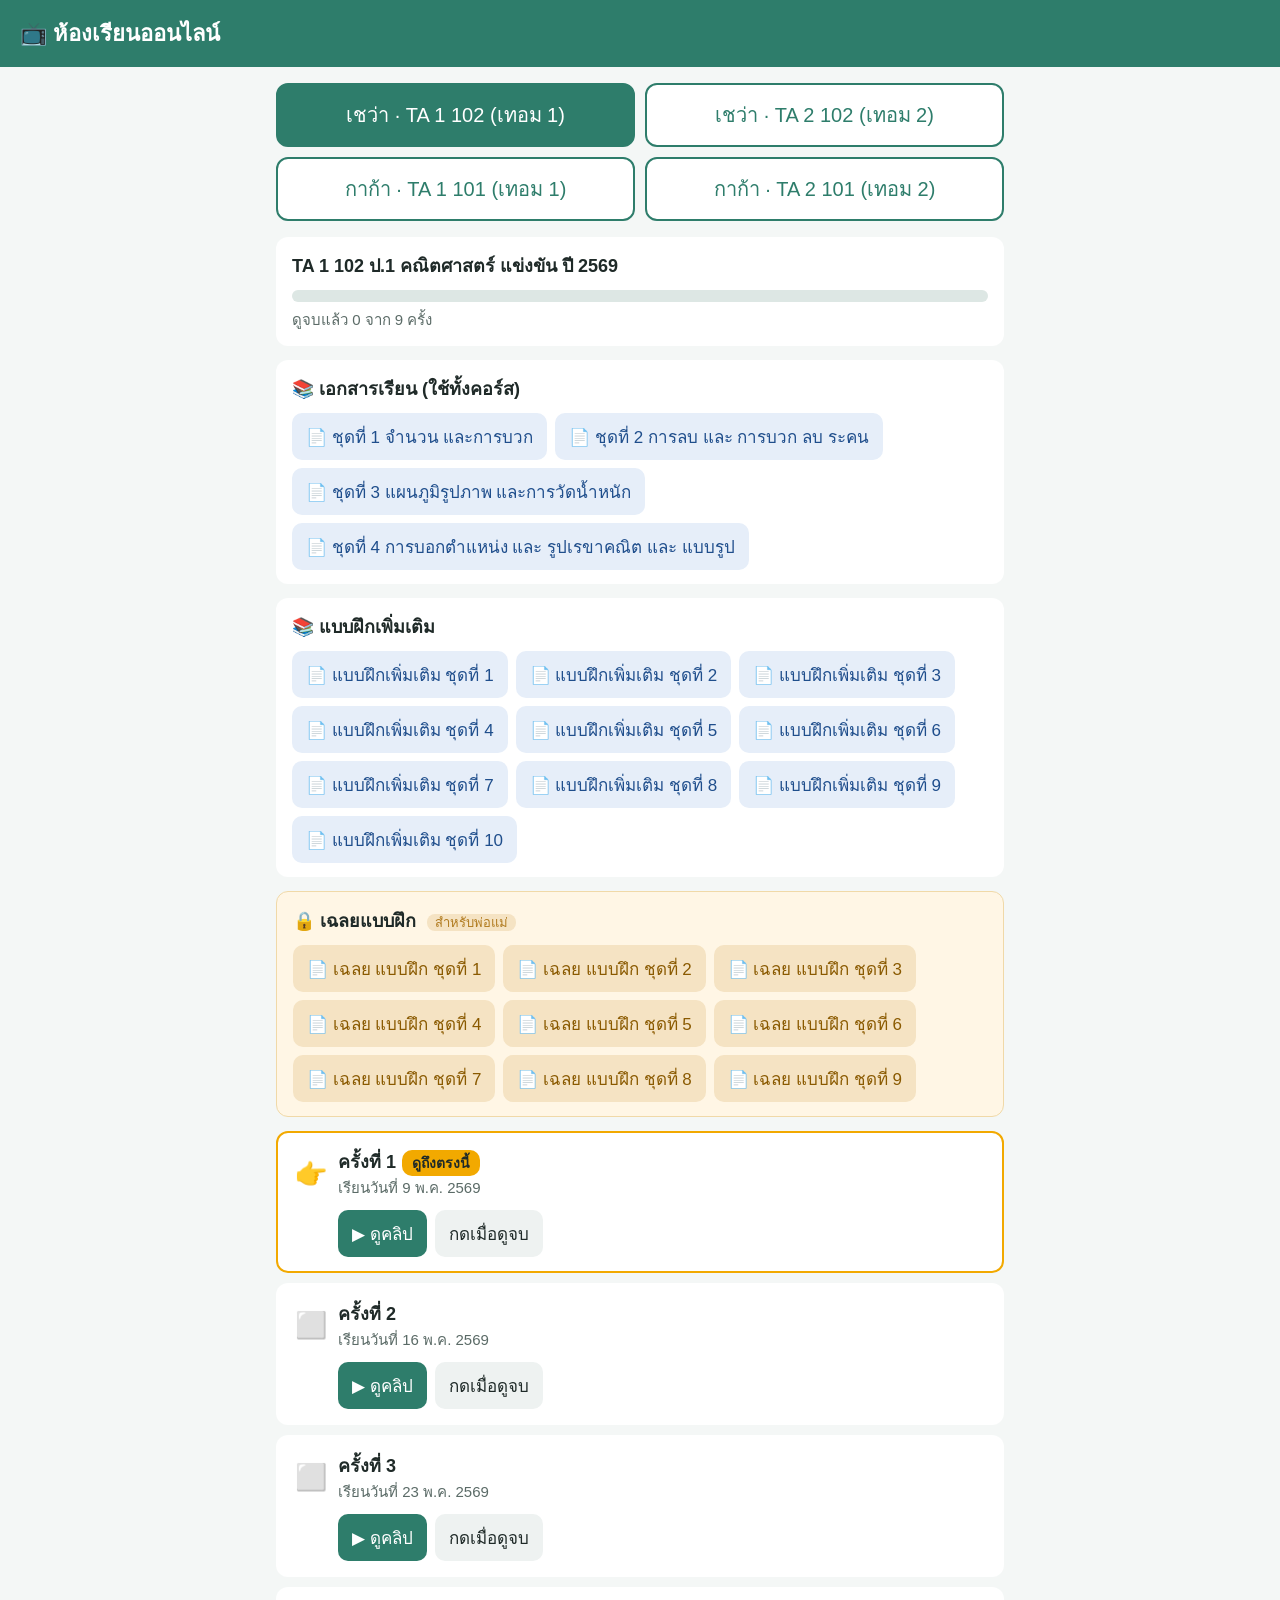
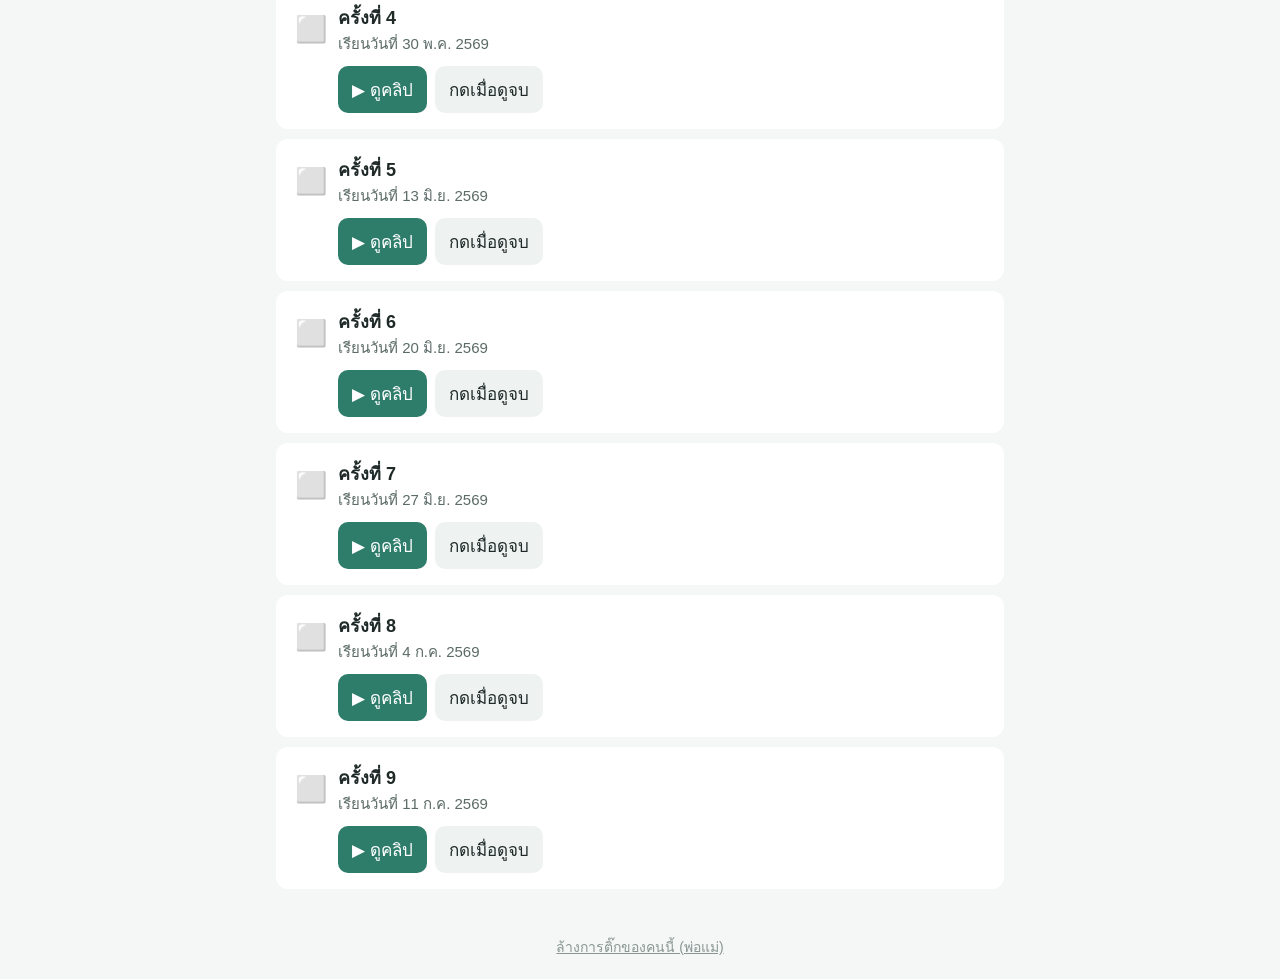
==== classroom/index.html @ 88123ccb "classroom: ห้องเรียนออนไลน์ครูต้น 4 คอร์ส (36 คลิป + 64 เอกสาร) หน้าเรียบ ไม่มีระบบเกม: รายการครั้งเ" ====
<!DOCTYPE html>
<html lang="th">
<head>
  <meta charset="UTF-8">
  <meta name="viewport" content="width=device-width, initial-scale=1.0">
  <meta name="theme-color" content="#2E7D6B">
  <title>ห้องเรียนออนไลน์ — Kaka & Sheva</title>
  <link rel="icon" href="data:image/svg+xml,<svg xmlns='http://www.w3.org/2000/svg' viewBox='0 0 100 100'><text y='.9em' font-size='90'>📺</text></svg>">
  <meta name="apple-mobile-web-app-capable" content="yes">
  <meta name="apple-mobile-web-app-title" content="ห้องเรียน">
  <style>
    * { box-sizing: border-box; }
    body { margin: 0; font-family: -apple-system, "Sarabun", "Leelawadee UI", sans-serif; background: #F4F7F6; color: #1F2A28; font-size: 18px; }
    header { background: #2E7D6B; color: #fff; padding: 16px 20px; }
    header h1 { margin: 0; font-size: 22px; }
    main { max-width: 760px; margin: 0 auto; padding: 16px; }
    .tabs { display: flex; flex-wrap: wrap; gap: 10px; margin-bottom: 16px; }
    .tabs button { flex: 1 1 40%; padding: 14px; font-size: 20px; border: 2px solid #2E7D6B; background: #fff; color: #2E7D6B; border-radius: 12px; font-family: inherit; cursor: pointer; }
    .tabs button.on { background: #2E7D6B; color: #fff; }
    .summary { background: #fff; border-radius: 12px; padding: 14px 16px; margin-bottom: 14px; }
    .summary .course { font-weight: bold; }
    .bar { height: 12px; background: #DDE7E4; border-radius: 6px; margin: 10px 0 6px; overflow: hidden; }
    .bar div { height: 100%; background: #2E7D6B; }
    .muted { color: #5B6B67; font-size: 15px; }
    .ep { background: #fff; border-radius: 12px; padding: 14px 16px; margin-bottom: 10px; border: 2px solid transparent; }
    .ep.next { border-color: #F2A900; }
    .ep.done { opacity: .65; }
    .ep .top { display: flex; align-items: center; gap: 10px; }
    .ep .icon { font-size: 26px; width: 34px; text-align: center; }
    .ep .title { font-weight: bold; }
    .tag { display: inline-block; background: #F2A900; color: #1F2A28; font-size: 14px; padding: 2px 10px; border-radius: 10px; margin-left: 6px; font-weight: bold; }
    .actions { display: flex; flex-wrap: wrap; gap: 8px; margin-top: 10px; padding-left: 44px; }
    .actions a, .actions button, .actions span { padding: 10px 14px; font-size: 17px; border-radius: 10px; border: 0; font-family: inherit; text-decoration: none; cursor: pointer; }
    .play { background: #2E7D6B; color: #fff; }
    .doc { background: #E6EEF9; color: #1F4E8C; }
    .coursedocs { background: #fff; border-radius: 12px; padding: 14px 16px; margin-bottom: 14px; }
    .cd-title { font-weight: bold; margin-bottom: 4px; }
    .coursedocs .actions { padding-left: 0; }
    .coursedocs.parent { background: #FFF6E5; border: 1px solid #F0D9A8; }
    .coursedocs.parent .doc { background: #F5E3C3; color: #8A5A00; }
    .pnote { font-size: 13px; font-weight: normal; color: #B07A1E; background: #F5E3C3; padding: 1px 8px; border-radius: 8px; margin-left: 6px; }
    .mark { background: #EEF2F1; color: #1F2A28; }
    .mark.on { background: #D5F0E3; color: #1B6B45; }
    .wait { background: #EEF2F1; color: #8A9794; }
    footer { text-align: center; padding: 20px; }
    footer button { background: none; border: 0; color: #8A9794; font-family: inherit; font-size: 14px; text-decoration: underline; cursor: pointer; }
  </style>
</head>
<body>
  <header><h1>📺 ห้องเรียนออนไลน์</h1></header>
  <main>
    <div class="tabs" id="tabs"></div>
    <div id="view"></div>
  </main>
  <footer><button id="reset">ล้างการติ๊กของคนนี้ (พ่อแม่)</button></footer>

  <script src="course-data.js"></script>
  <script>
    // ความคืบหน้าเก็บในเครื่อง (localStorage) — ผูกกับ iPad + Safari เครื่องนั้น
    var KEY = "ksl_classroom_v1";
    var state = load();

    function load() {
      try { return JSON.parse(localStorage.getItem(KEY)) || {}; } catch (e) { return {}; }
    }
    function save() { localStorage.setItem(KEY, JSON.stringify(state)); }
    function kid(child) {
      state.kids = state.kids || {};
      return state.kids[child] = state.kids[child] || { done: {}, opened: {} };
    }
    function isDone(c, ep) {
      var d = kid(c.id).done[ep.no];
      return d === undefined ? !!ep.learned : d;
    }
    function thaiTime(ts) {
      return new Date(ts).toLocaleString("th-TH", { day: "numeric", month: "short", hour: "2-digit", minute: "2-digit" });
    }
    function esc(s) {
      return String(s).replace(/[&<>"]/g, function (ch) { return { "&": "&amp;", "<": "&lt;", ">": "&gt;", '"': "&quot;" }[ch]; });
    }

    function render() {
      var c = COURSES.filter(function (x) { return x.id === state.current; })[0] || COURSES[0];
      state.current = c.id;

      document.getElementById("tabs").innerHTML = COURSES.map(function (x) {
        return '<button data-course="' + x.id + '" class="' + (x === c ? "on" : "") + '">' + esc(x.label) + "</button>";
      }).join("");

      var k = kid(c.id);
      var eps = c.episodes.slice().sort(function (a, b) { return a.no - b.no; });
      var doneCount = eps.filter(function (e) { return isDone(c, e); }).length;
      var next = eps.filter(function (e) { return !isDone(c, e); })[0];
      var last = eps.filter(function (e) { return k.opened[e.no]; })
                    .sort(function (a, b) { return k.opened[b.no] - k.opened[a.no]; })[0];

      var html = '<div class="summary"><div class="course">' + esc(c.course) + "</div>" +
        '<div class="bar"><div style="width:' + Math.round(doneCount / eps.length * 100) + '%"></div></div>' +
        '<div class="muted">ดูจบแล้ว ' + doneCount + " จาก " + eps.length + " ครั้ง" +
        (last ? " · เปิดล่าสุด: ครั้งที่ " + last.no + " (" + thaiTime(k.opened[last.no]) + ")" : "") + "</div></div>";

      var groups = c.docGroups || (c.docs && c.docs.length ? [{ title: "เอกสารเรียน (ใช้ทั้งคอร์ส)", docs: c.docs }] : []);
      groups.forEach(function (g) {
        if (!g.docs || !g.docs.length) return;
        html += '<div class="coursedocs' + (g.parent ? " parent" : "") + '"><div class="cd-title">' +
          (g.parent ? "🔒 " : "📚 ") + esc(g.title) +
          (g.parent ? ' <span class="pnote">สำหรับพ่อแม่</span>' : "") + '</div><div class="actions">';
        g.docs.forEach(function (d) {
          html += d.link
            ? '<a class="doc" href="' + esc(d.link) + '" target="_blank" rel="noopener">📄 ' + esc(d.name) + "</a>"
            : '<span class="doc wait">📄 ' + esc(d.name) + " (รอลิงก์)</span>";
        });
        html += "</div></div>";
      });

      html += eps.map(function (e) {
        var done = isDone(c, e), isNext = e === next;
        var icon = done ? "✅" : isNext ? "👉" : k.opened[e.no] ? "👀" : "⬜";
        var acts = e.link
          ? '<a class="play" href="' + esc(e.link) + '" target="_blank" rel="noopener" data-open="' + e.no + '">▶ ดูคลิป</a>'
          : '<span class="wait">⏳ รอลิงก์</span>';
        (e.docs || []).forEach(function (d) {
          acts += d.link
            ? '<a class="doc" href="' + esc(d.link) + '" target="_blank" rel="noopener">📄 ' + esc(d.name) + "</a>"
            : '<span class="doc wait">📄 ' + esc(d.name) + " (รอลิงก์)</span>";
        });
        acts += '<button class="mark' + (done ? " on" : "") + '" data-mark="' + e.no + '">' + (done ? "✔ ดูจบแล้ว" : "กดเมื่อดูจบ") + "</button>";
        return '<div class="ep' + (done ? " done" : "") + (isNext ? " next" : "") + '">' +
          '<div class="top"><span class="icon">' + icon + "</span><div>" +
          '<div class="title">ครั้งที่ ' + e.no + (isNext ? '<span class="tag">ดูถึงตรงนี้</span>' : "") + "</div>" +
          '<div class="muted">เรียนวันที่ ' + esc(e.date) + (e.learned ? " · เรียนสดแล้ว" : "") + "</div></div></div>" +
          '<div class="actions">' + acts + "</div></div>";
      }).join("");

      document.getElementById("view").innerHTML = html;
      save();
    }

    document.addEventListener("click", function (ev) {
      var t = ev.target.closest("[data-course],[data-open],[data-mark]");
      if (!t) return;
      var c = COURSES.filter(function (x) { return x.id === state.current; })[0];
      if (t.dataset.course) { state.current = t.dataset.course; }
      else if (t.dataset.open) { kid(c.id).opened[t.dataset.open] = Date.now(); }  // ลิงก์เปิดต่อเอง ไม่ preventDefault
      else if (t.dataset.mark) {
        var ep = c.episodes.filter(function (e) { return String(e.no) === t.dataset.mark; })[0];
        kid(c.id).done[ep.no] = !isDone(c, ep);
      }
      render();
    });

    document.getElementById("reset").addEventListener("click", function () {
      if (confirm("ล้างการติ๊กดูจบ/เปิดล่าสุด ของคนนี้ทั้งหมด?")) {
        state.kids[state.current] = { done: {}, opened: {} };
        render();
      }
    });

    render();
  </script>
</body>
</html>
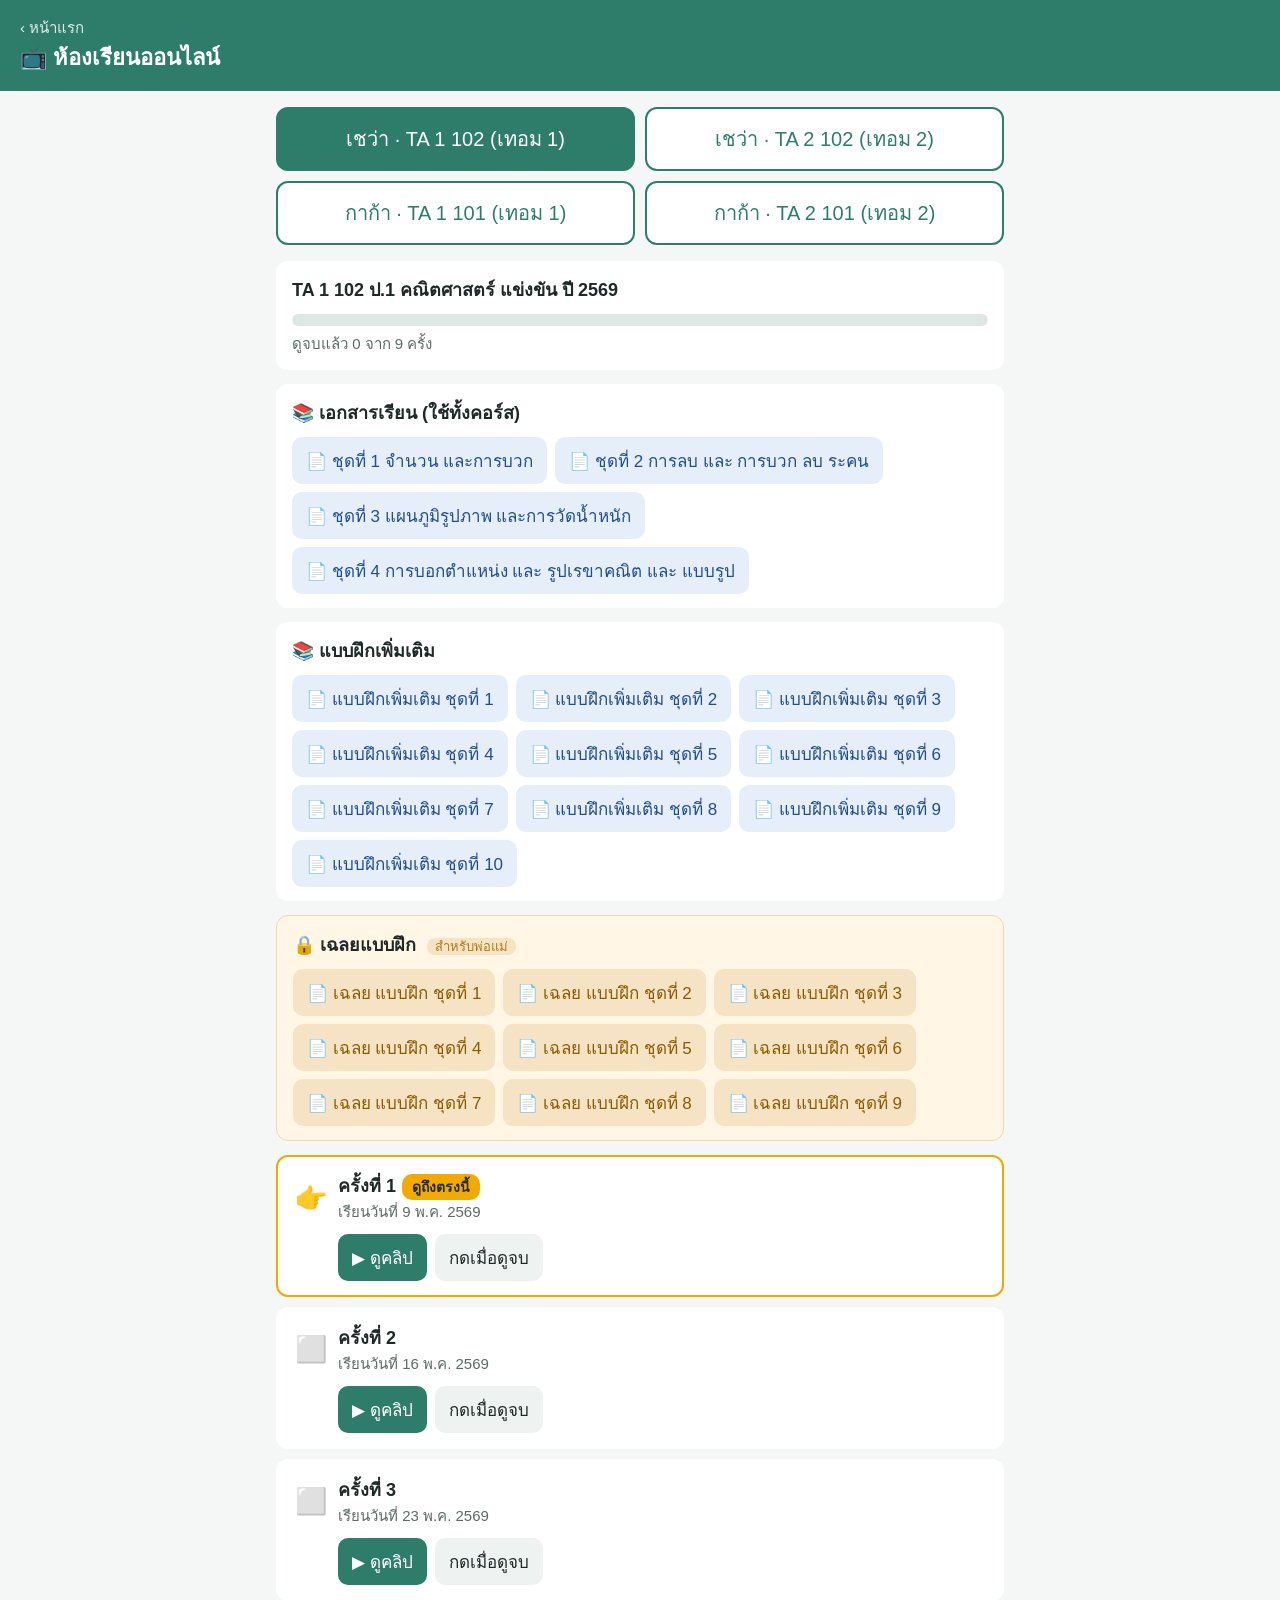
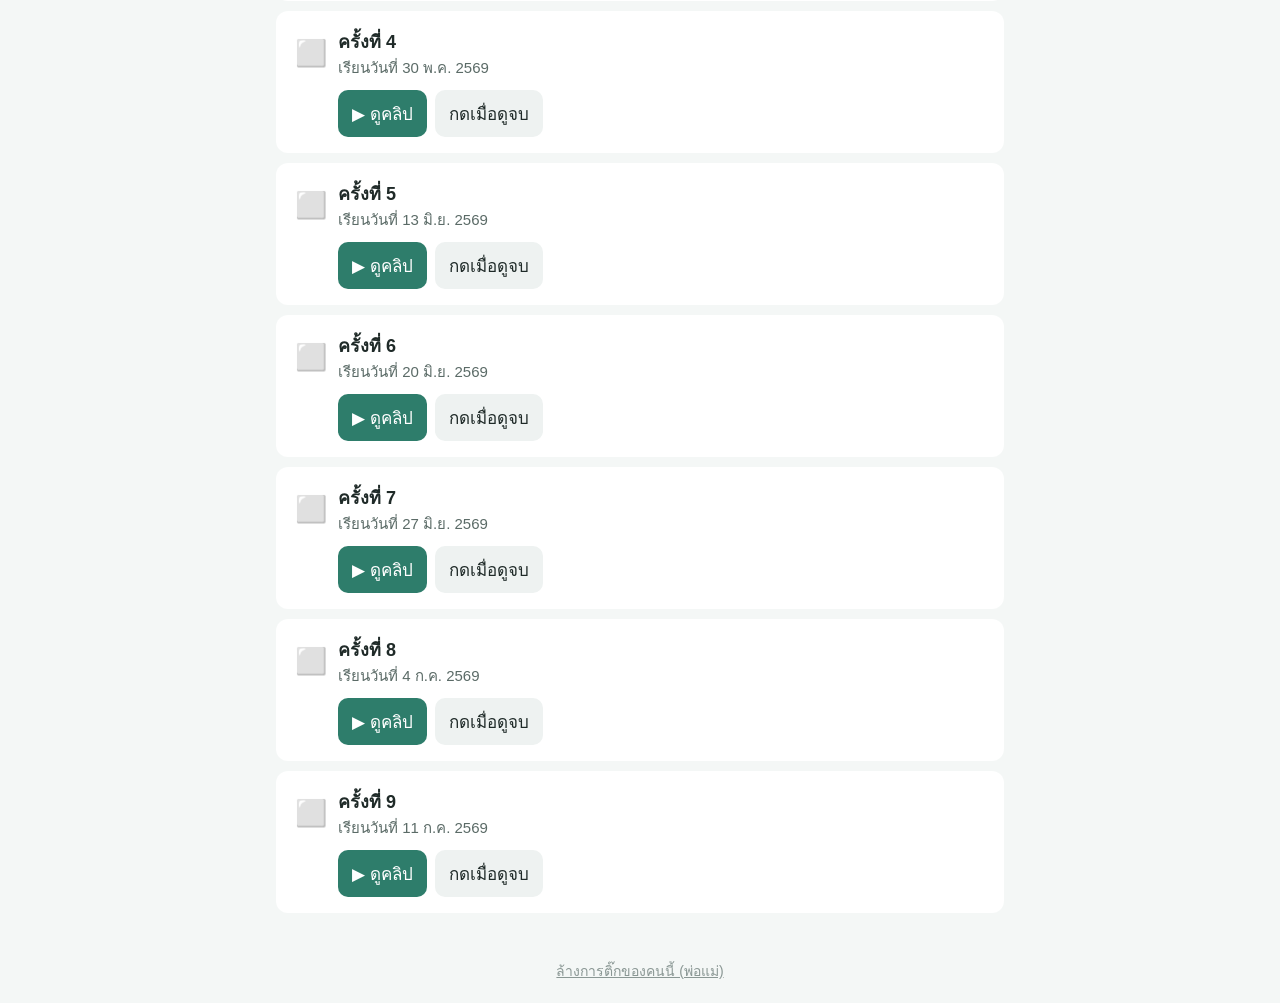
==== commit 825b7cb6: "หน้าแรกเป็น dashboard: การ์ดห้องเรียนครูต้น + ความคืบหน้าลูก 2 คน - เกมย้ายไป game.html (localStorag" ====
--- a/classroom/index.html
+++ b/classroom/index.html
@@ -12,6 +12,7 @@
     * { box-sizing: border-box; }
     body { margin: 0; font-family: -apple-system, "Sarabun", "Leelawadee UI", sans-serif; background: #F4F7F6; color: #1F2A28; font-size: 18px; }
     header { background: #2E7D6B; color: #fff; padding: 16px 20px; }
+    header .home { color: #fff; opacity: .85; text-decoration: none; font-size: 15px; }
     header h1 { margin: 0; font-size: 22px; }
     main { max-width: 760px; margin: 0 auto; padding: 16px; }
     .tabs { display: flex; flex-wrap: wrap; gap: 10px; margin-bottom: 16px; }
@@ -47,7 +48,7 @@
   </style>
 </head>
 <body>
-  <header><h1>📺 ห้องเรียนออนไลน์</h1></header>
+  <header><a class="home" href="../">‹ หน้าแรก</a><h1>📺 ห้องเรียนออนไลน์</h1></header>
   <main>
     <div class="tabs" id="tabs"></div>
     <div id="view"></div>
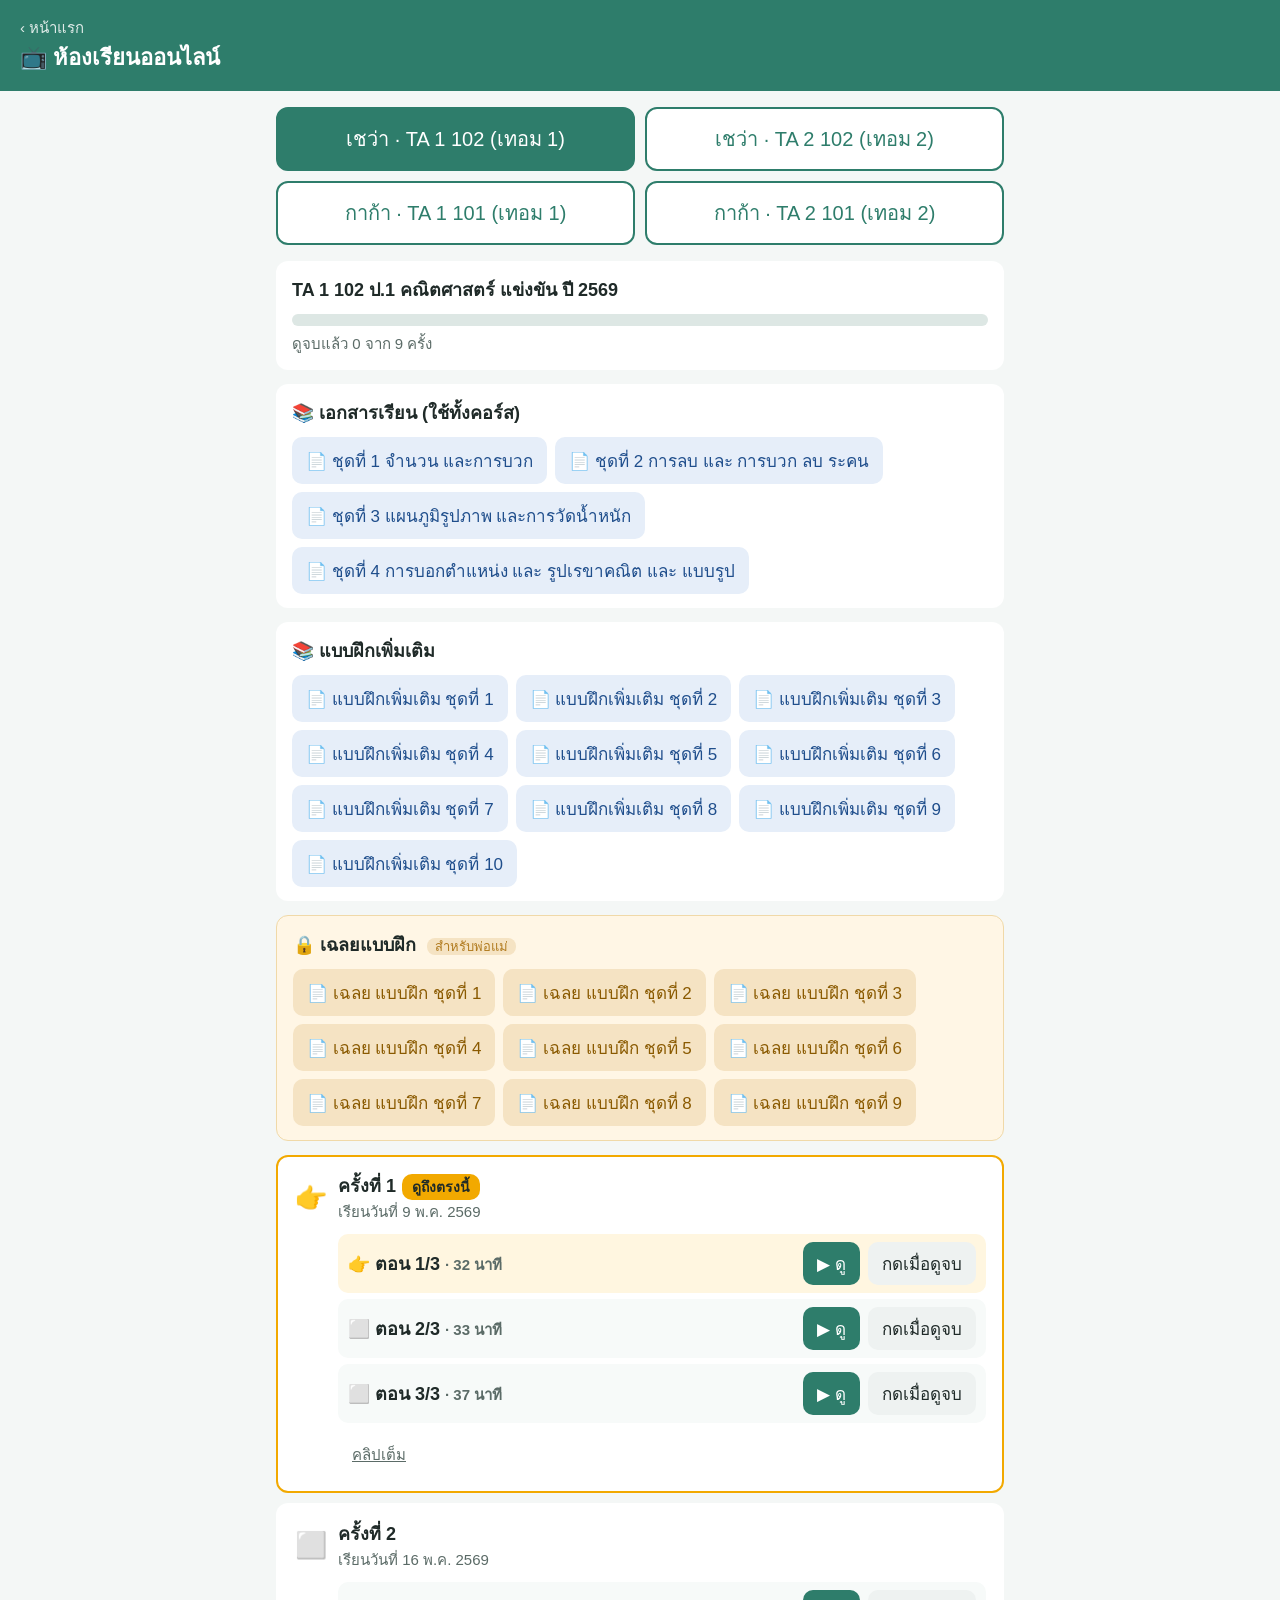
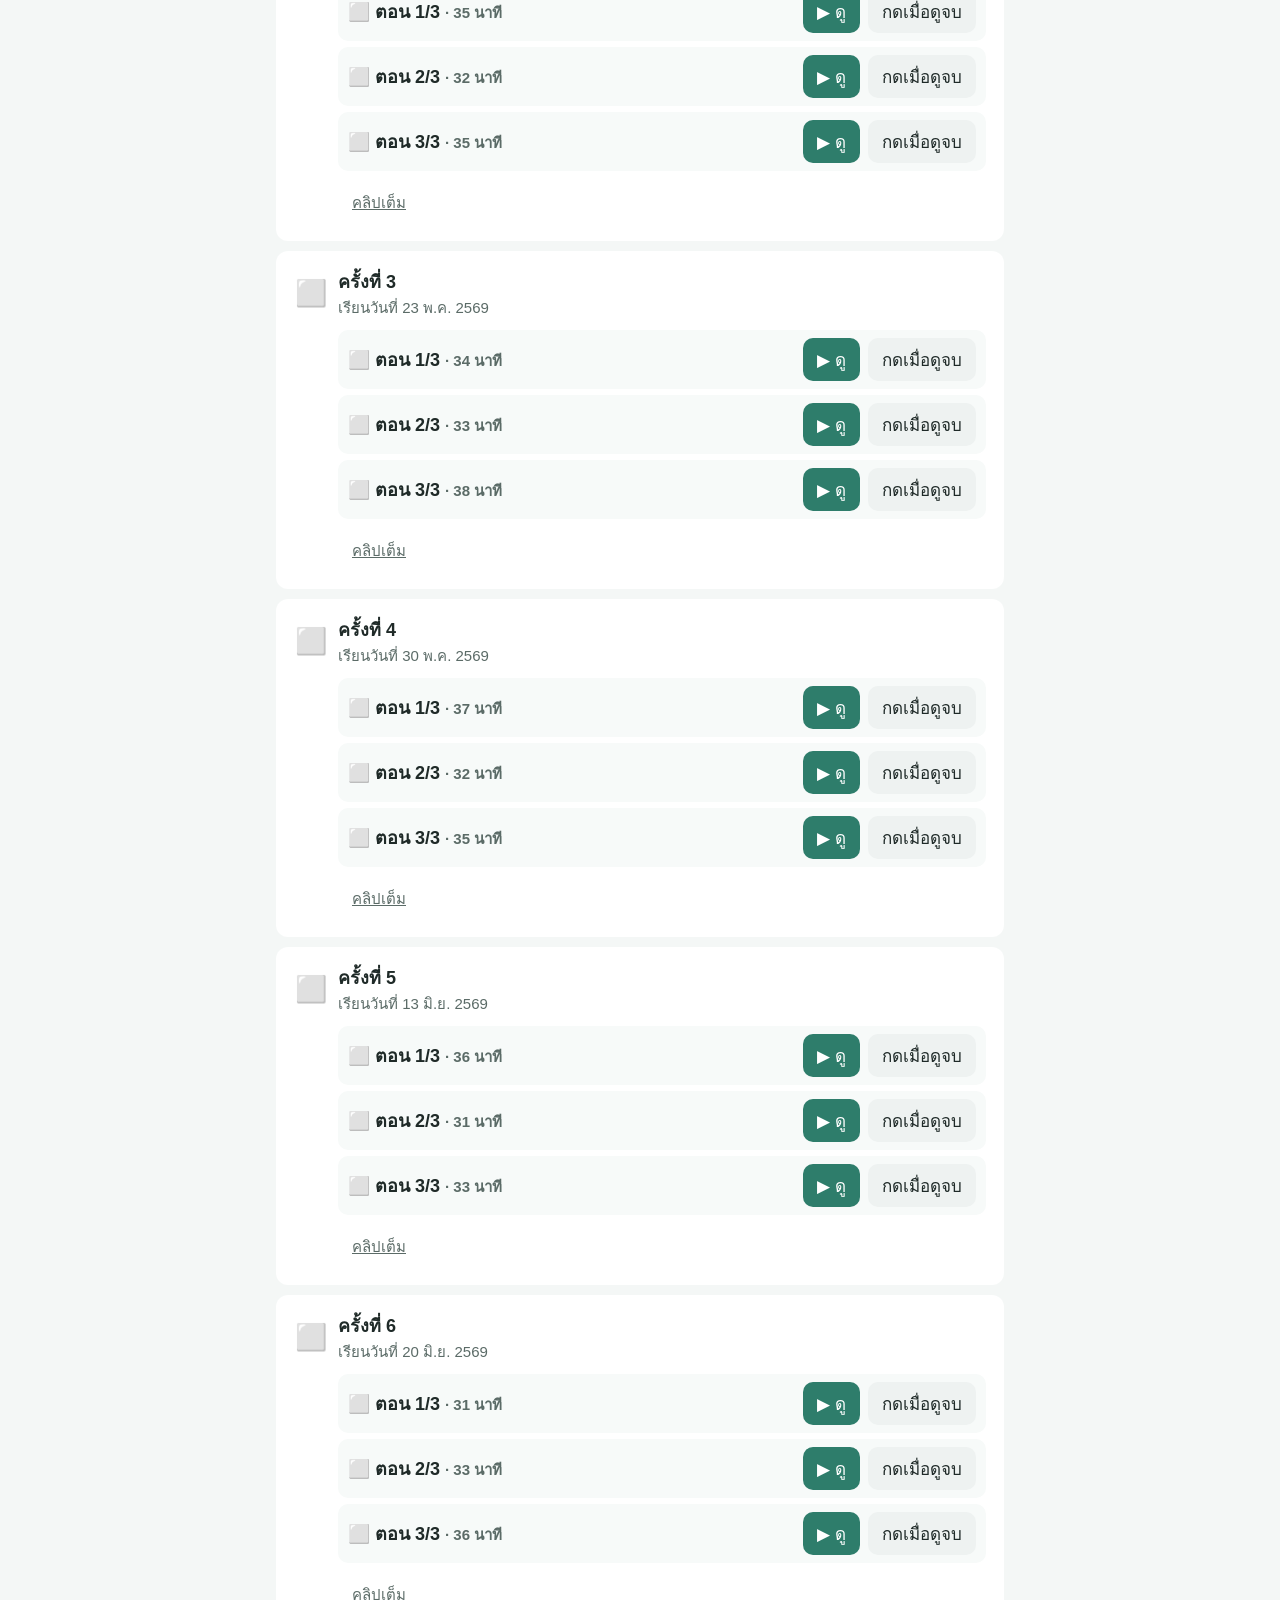
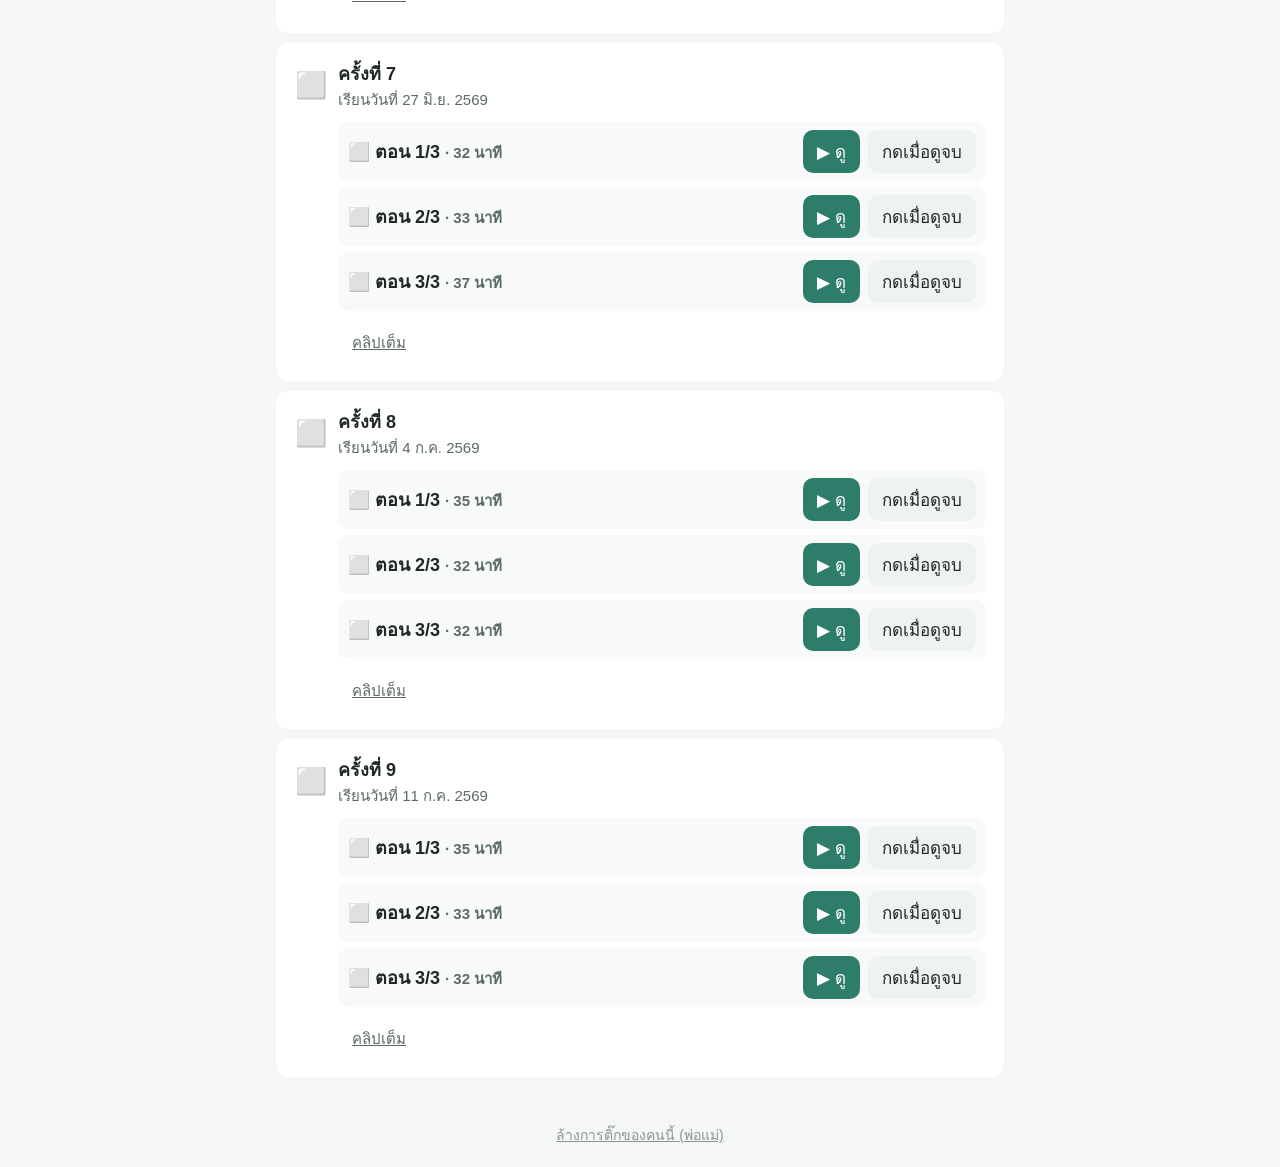
==== commit 9a9e4944: "classroom: แบ่งคลิปเป็น 3 ตอน (108 ตอน) ติ๊กดูจบทีละตอน - คลิปครั้งละ ~1 ชม. 40 น. ยาวเกินสมาธิลูก -" ====
--- a/classroom/index.html
+++ b/classroom/index.html
@@ -43,6 +43,13 @@
     .mark { background: #EEF2F1; color: #1F2A28; }
     .mark.on { background: #D5F0E3; color: #1B6B45; }
     .wait { background: #EEF2F1; color: #8A9794; }
+    .parts { margin-top: 10px; padding-left: 44px; }
+    .part { display: flex; flex-wrap: wrap; align-items: center; gap: 8px; padding: 8px 10px; border-radius: 10px; margin-bottom: 6px; background: #F7FAF9; }
+    .part.nextpart { background: #FFF6E0; }
+    .part.pdone { opacity: .7; }
+    .part .pl { flex: 1 1 140px; font-weight: bold; }
+    .part a, .part button, .part span.wait { padding: 8px 14px; font-size: 17px; border-radius: 10px; border: 0; font-family: inherit; text-decoration: none; cursor: pointer; }
+    .full { background: none !important; color: #5B6B67 !important; text-decoration: underline !important; font-size: 15px !important; }
     footer { text-align: center; padding: 20px; }
     footer button { background: none; border: 0; color: #8A9794; font-family: inherit; font-size: 14px; text-decoration: underline; cursor: pointer; }
   </style>
@@ -69,9 +76,21 @@
       state.kids = state.kids || {};
       return state.kids[child] = state.kids[child] || { done: {}, opened: {} };
     }
+    // ครั้งที่มีตอนย่อย (parts) ติ๊กทีละตอน key = "<ครั้ง>.<ตอน>" · ครั้งนั้นจบเมื่อครบทุกตอน
+    function hasParts(ep) { return ep.parts && ep.parts.length; }
+    function partDone(c, ep, p) {
+      var done = kid(c.id).done, d = done[ep.no + "." + p.no];
+      if (d !== undefined) return d;
+      return done[ep.no] !== undefined ? done[ep.no] : !!ep.learned;
+    }
     function isDone(c, ep) {
+      if (hasParts(ep)) return ep.parts.every(function (p) { return partDone(c, ep, p); });
       var d = kid(c.id).done[ep.no];
       return d === undefined ? !!ep.learned : d;
+    }
+    function keyLabel(key) {
+      var k = String(key).split(".");
+      return "ครั้งที่ " + k[0] + (k[1] ? " ตอน " + k[1] : "");
     }
     function thaiTime(ts) {
       return new Date(ts).toLocaleString("th-TH", { day: "numeric", month: "short", hour: "2-digit", minute: "2-digit" });
@@ -92,13 +111,12 @@
       var eps = c.episodes.slice().sort(function (a, b) { return a.no - b.no; });
       var doneCount = eps.filter(function (e) { return isDone(c, e); }).length;
       var next = eps.filter(function (e) { return !isDone(c, e); })[0];
-      var last = eps.filter(function (e) { return k.opened[e.no]; })
-                    .sort(function (a, b) { return k.opened[b.no] - k.opened[a.no]; })[0];
+      var last = Object.keys(k.opened).sort(function (a, b) { return k.opened[b] - k.opened[a]; })[0];
 
       var html = '<div class="summary"><div class="course">' + esc(c.course) + "</div>" +
         '<div class="bar"><div style="width:' + Math.round(doneCount / eps.length * 100) + '%"></div></div>' +
         '<div class="muted">ดูจบแล้ว ' + doneCount + " จาก " + eps.length + " ครั้ง" +
-        (last ? " · เปิดล่าสุด: ครั้งที่ " + last.no + " (" + thaiTime(k.opened[last.no]) + ")" : "") + "</div></div>";
+        (last ? " · เปิดล่าสุด: " + keyLabel(last) + " (" + thaiTime(k.opened[last]) + ")" : "") + "</div></div>";
 
       var groups = c.docGroups || (c.docs && c.docs.length ? [{ title: "เอกสารเรียน (ใช้ทั้งคอร์ส)", docs: c.docs }] : []);
       groups.forEach(function (g) {
@@ -117,20 +135,35 @@
       html += eps.map(function (e) {
         var done = isDone(c, e), isNext = e === next;
         var icon = done ? "✅" : isNext ? "👉" : k.opened[e.no] ? "👀" : "⬜";
-        var acts = e.link
-          ? '<a class="play" href="' + esc(e.link) + '" target="_blank" rel="noopener" data-open="' + e.no + '">▶ ดูคลิป</a>'
-          : '<span class="wait">⏳ รอลิงก์</span>';
+        var acts = "", partsHtml = "";
+        if (hasParts(e)) {
+          var nextPart = isNext ? e.parts.filter(function (p) { return !partDone(c, e, p); })[0] : null;
+          partsHtml = '<div class="parts">' + e.parts.map(function (p) {
+            var key = e.no + "." + p.no, pd = partDone(c, e, p);
+            return '<div class="part' + (p === nextPart ? " nextpart" : "") + (pd ? " pdone" : "") + '">' +
+              '<span class="pl">' + (pd ? "✅" : p === nextPart ? "👉" : k.opened[key] ? "👀" : "⬜") +
+              " ตอน " + p.no + "/" + e.parts.length + (p.min ? ' <span class="muted">· ' + p.min + " นาที</span>" : "") + "</span>" +
+              (p.link ? '<a class="play" href="' + esc(p.link) + '" target="_blank" rel="noopener" data-open="' + key + '">▶ ดู</a>'
+                      : '<span class="wait">⏳ รอลิงก์</span>') +
+              '<button class="mark' + (pd ? " on" : "") + '" data-mark="' + key + '">' + (pd ? "✔ จบแล้ว" : "กดเมื่อดูจบ") + "</button></div>";
+          }).join("") + "</div>";
+          if (e.link) acts += '<a class="full" href="' + esc(e.link) + '" target="_blank" rel="noopener" data-open="' + e.no + '">คลิปเต็ม</a>';
+        } else {
+          acts = e.link
+            ? '<a class="play" href="' + esc(e.link) + '" target="_blank" rel="noopener" data-open="' + e.no + '">▶ ดูคลิป</a>'
+            : '<span class="wait">⏳ รอลิงก์</span>';
+        }
         (e.docs || []).forEach(function (d) {
           acts += d.link
             ? '<a class="doc" href="' + esc(d.link) + '" target="_blank" rel="noopener">📄 ' + esc(d.name) + "</a>"
             : '<span class="doc wait">📄 ' + esc(d.name) + " (รอลิงก์)</span>";
         });
-        acts += '<button class="mark' + (done ? " on" : "") + '" data-mark="' + e.no + '">' + (done ? "✔ ดูจบแล้ว" : "กดเมื่อดูจบ") + "</button>";
+        if (!hasParts(e)) acts += '<button class="mark' + (done ? " on" : "") + '" data-mark="' + e.no + '">' + (done ? "✔ ดูจบแล้ว" : "กดเมื่อดูจบ") + "</button>";
         return '<div class="ep' + (done ? " done" : "") + (isNext ? " next" : "") + '">' +
           '<div class="top"><span class="icon">' + icon + "</span><div>" +
           '<div class="title">ครั้งที่ ' + e.no + (isNext ? '<span class="tag">ดูถึงตรงนี้</span>' : "") + "</div>" +
           '<div class="muted">เรียนวันที่ ' + esc(e.date) + (e.learned ? " · เรียนสดแล้ว" : "") + "</div></div></div>" +
-          '<div class="actions">' + acts + "</div></div>";
+          partsHtml + (acts ? '<div class="actions">' + acts + "</div>" : "") + "</div>";
       }).join("");
 
       document.getElementById("view").innerHTML = html;
@@ -144,8 +177,14 @@
       if (t.dataset.course) { state.current = t.dataset.course; }
       else if (t.dataset.open) { kid(c.id).opened[t.dataset.open] = Date.now(); }  // ลิงก์เปิดต่อเอง ไม่ preventDefault
       else if (t.dataset.mark) {
-        var ep = c.episodes.filter(function (e) { return String(e.no) === t.dataset.mark; })[0];
-        kid(c.id).done[ep.no] = !isDone(c, ep);
+        var km = t.dataset.mark.split(".");
+        var ep = c.episodes.filter(function (e) { return String(e.no) === km[0]; })[0];
+        if (km[1]) {
+          var part = ep.parts.filter(function (p) { return String(p.no) === km[1]; })[0];
+          kid(c.id).done[t.dataset.mark] = !partDone(c, ep, part);
+        } else {
+          kid(c.id).done[ep.no] = !isDone(c, ep);
+        }
       }
       render();
     });
